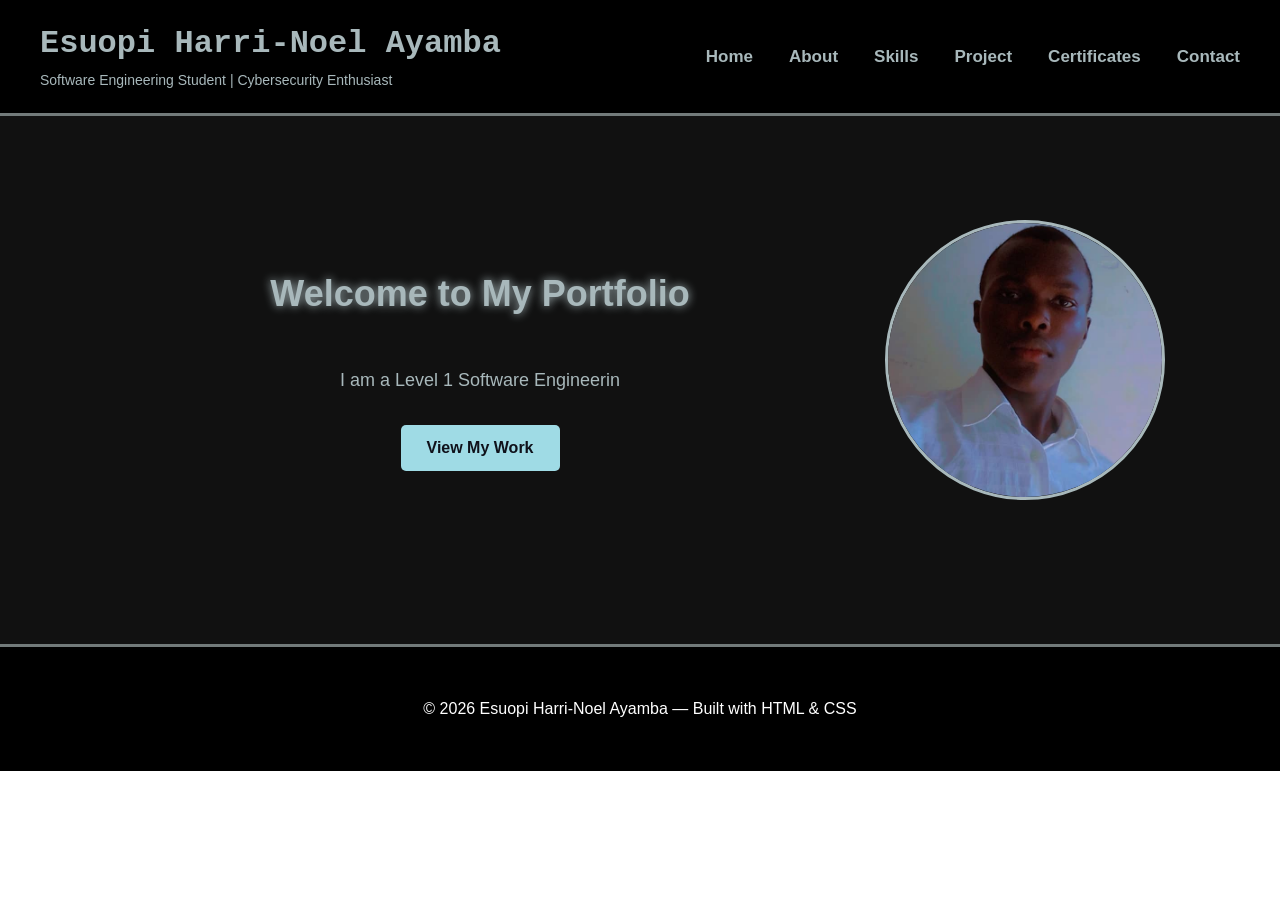
==== index.html @ 287044ea "Add files via upload" ====
<!DOCTYPE html>
<html lang="en">
<head>
    <meta charset="UTF-8">
    <meta name="description" content="Personal portfolio showcasing my projects, skills, and certifications.">
    <meta property="og:title" content=" Esuopi Harri-Noel Ayamba | Portfolio">
    <meta property="og:description" content="Software Engineering Student with interest in web development and cybersecurity">

    <meta name="viewport" content="width=device-width, initial-scale=1.0">
    <title> Esuopi Harri-Noel Ayamba | Software Engineering Student Portfolio</title>
    <link rel="stylesheet" href="css files/general.css">
    <link rel="stylesheet" href="css files/index.css">
</head>
<body>
    <header class="header">
        <div class="logo">
            <h1>Esuopi Harri-Noel Ayamba</h1>
             <p>Software Engineering Student | Cybersecurity Enthusiast</p>
        </div>
        <nav>
            <a href="index.html">Home</a>
            <a href="about.html">About</a>
            <a href="skill.html">Skills</a>
            <a href="project.html">Project</a>
            <a href="certificate.html">Certificates</a>
            <a href="contact.html">Contact</a>
            
        </nav>
    </header>
    <section class="hero">
        <div class="All">
        <div class="content-info">
            <h1>Welcome to My Portfolio</h1>
            <p>
               <span class="typing"></span>
           </p>
           <a class="btn-1" href="project.html">View My Work</a>
        </div>
        
           <a href="about.html"><img class="profile-picture" src="images/picture.jpg" alt="Esuopi Harri-Noel Ayamba"></a> 
        
        </div>

        <script>
const text = "I am a Level 1 Software Engineering student, certified in HTML & CSS by Cisco Networking Academy, passionate about cybersecurity and web development.";
let i = 0;
const speed = 30;

function typeWriter() {
  if (i < text.length) {
    document.querySelector(".typing").innerHTML += text.charAt(i);
    i++;
    setTimeout(typeWriter, speed);
  }
}

typeWriter();
</script>
    </section>

    <footer>
         &copy; 2026 Esuopi Harri-Noel Ayamba — Built with HTML & CSS
    </footer>
</body>
</html>
---- css files/general.css ----
* {
    padding: 0;
    margin: 0;
    box-sizing: border-box;
    font-family: 'Segoe UI', Tahoma, Geneva, Verdana, sans-serif;
}

header {
    display: flex;
    background: #000000;
    color: #FFFF;
    justify-content: space-between;
    padding:25px 40px;
    border-bottom: 3px solid #727a7a;
    position: fixed;
    top: 0;
    left: 0;
    right: 0;
    z-index: 200;

}
.hero {

    background-color: #111111;
    color: #a8b8bb;
    padding: 120px 30px;
    display: flex;
  
    justify-content: center;   /* center horizontally */
    text-align: center;
    align-items: center;
   

}

.logo h1 {
  margin: 0;
  color: #a8b8bb;
  font-family: 'Courier New', Courier, monospace;
}

.logo p {
    margin-top: 10px;
  font-size: 14px;
  color: #a8b8bb;
}

nav {
    display: flex;
    flex-wrap: wrap;
    align-items: center;
    gap:15px;
    
}

nav a {
    color: #a8b8bb;
    justify-content: bottom;
    align-items: bottom;
    text-decoration: none;
    font-size: 17px;
    margin-left: 21px;
    font-weight: bold;
    transition: color 0.15s ease, text-shadow 0.3s ease;


}

nav a:hover {
    color:#b3b3b3;
    text-shadow: 0 0 6px rgba(255, 255, 255, 0.9);
}

footer {
    background: #000000;;
    color: #FFFF;
    padding: 53px 10px;
    padding-top: -12px;

    justify-content: center;   /* center horizontally */
    text-align: center;
    border-top: 3px solid #727a7a;
    
}




@media screen and (max-width: 750px) {
  .header {
    flex-direction: column;
    align-items: flex-start;
  }

  .nav {
    margin-top: 10px;
    width: 100%;
  }

  .nav a {
    padding: 5px 0;
  }

}
---- css files/index.css ----
.hero {
    background-color: #111111;
    color: #a8b8bb;
    padding: 120px 30px;

    display: flex;
    justify-content: center;   /* center horizontally */
    text-align: center;
    align-items: center;
}

.hero h1 {
    font-size: 36px;
    text-shadow: 0 0 10px;
    
}

.hero h1,
.hero p,
.btn-1,
.profile-picture {
    animation: popInSmooth 1.2s ease-out forwards;
}

.hero p {
    margin-top: 50px;
    font-size: 18px;
    color: #a8b8bb;
    line-height: 30px;
}

.content-info {
    width: 730px;
    margin-top: 100px;
}
.profile-picture {

  align-items: center;
  overflow: hidden;
  margin: 20px auto;
  margin-top: 100px;
   width: 280px;
    height: 280px;
    object-fit: cover;
    border-radius: 100%;         /* circular image */
    border: 3px solid #a8b8bb;
}

.profile-picture:hover {
    transform: scale(0.2);
}
  

.All {
    display: flex;
    align-items: center;        /* vertical center */
    justify-content: space-between;
    max-width: 1100px;
    margin: 0 auto;
    gap: 40px;
}




.btn-1 {
  display: inline-block;
  margin-top: 30px;
  padding: 14px 26px;
  background: #9fdbe5;
  color: #0f111a;
  text-decoration: none;
  border-radius: 5px;
  font-weight: bold;
  transition: 0.3s;
}

.btn-1:hover {
  background: #a8b8bb;
  color: #1a1c2b;
  box-shadow: 0 0 10px #a8b8bb;
  transition: all ease 0.15s;
}

.btn-1:active {
     transform: scale(0.9);
}


@media (max-width: 768px) {
    .All {
        flex-direction: column;
        text-align: center;
    }

    .Picture-container {
        margin-top: 30px;
    }
}
@media (max-width: 750px)  and (min-width:500px) {
  .header {
    flex-direction: column;
    align-items: flex-start;
  }

  .nav {
    margin-top: 10px;
    width: 100%;
  }

  .nav a {
    padding: 5px 0;
  }



  .content-info {
    width: 450px;
  }

  .profile-picture  {
    margin-top: -4px;
  }

 
  }



@keyframes popInSmooth {
    0% {
        opacity: 0;
        transform: translateY(20px) scale(0.98);
    }
    60% {
        opacity: 1;
        transform: translateY(-4px) scale(1.01);
    }
    100% {
        opacity: 1;
        transform: translateY(0) scale(1);
    }
}
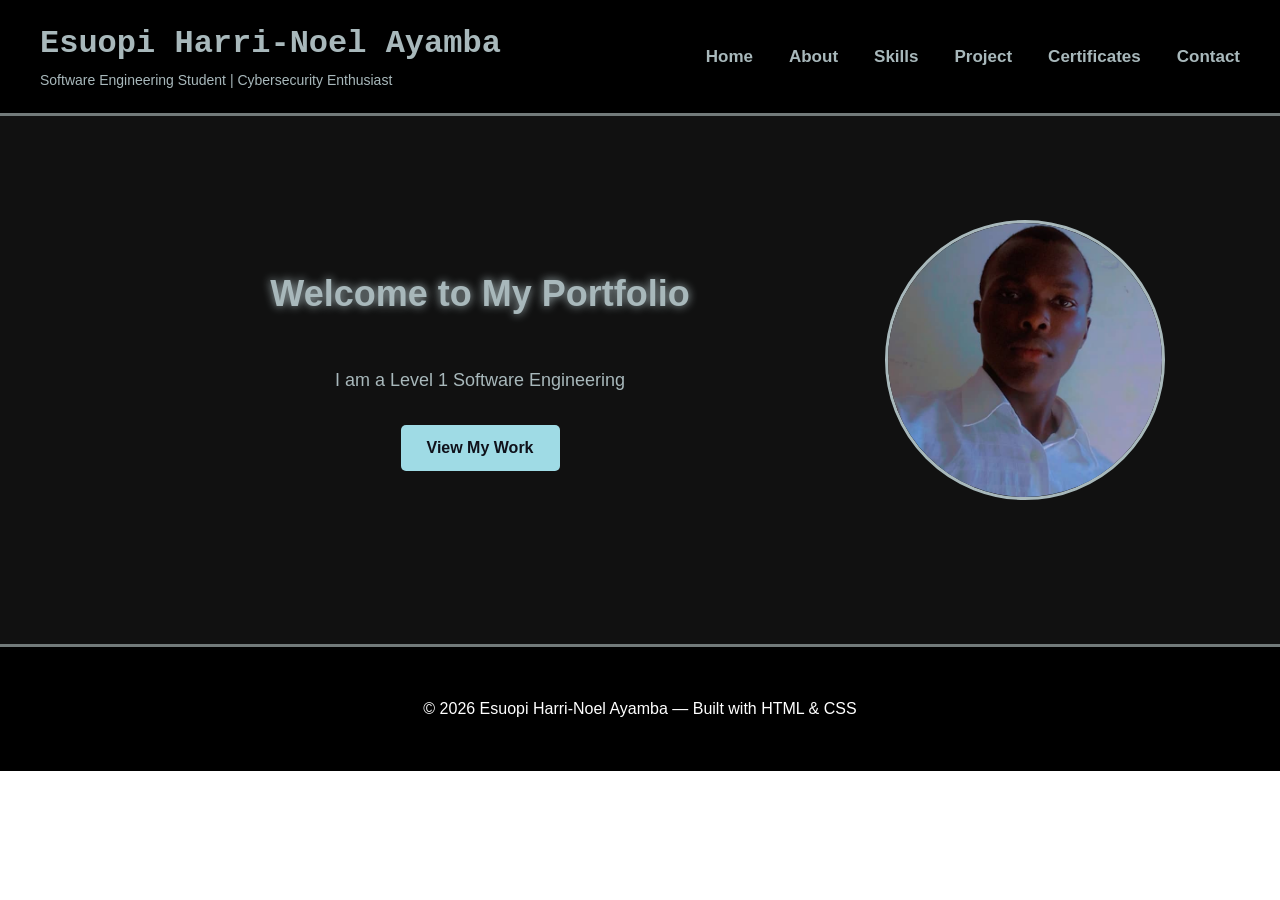
==== commit e83fa39b: "Update index.html" ====
--- a/index.html
+++ b/index.html
@@ -62,4 +62,4 @@
          &copy; 2026 Esuopi Harri-Noel Ayamba — Built with HTML & CSS
     </footer>
 </body>
-</html>+</html>
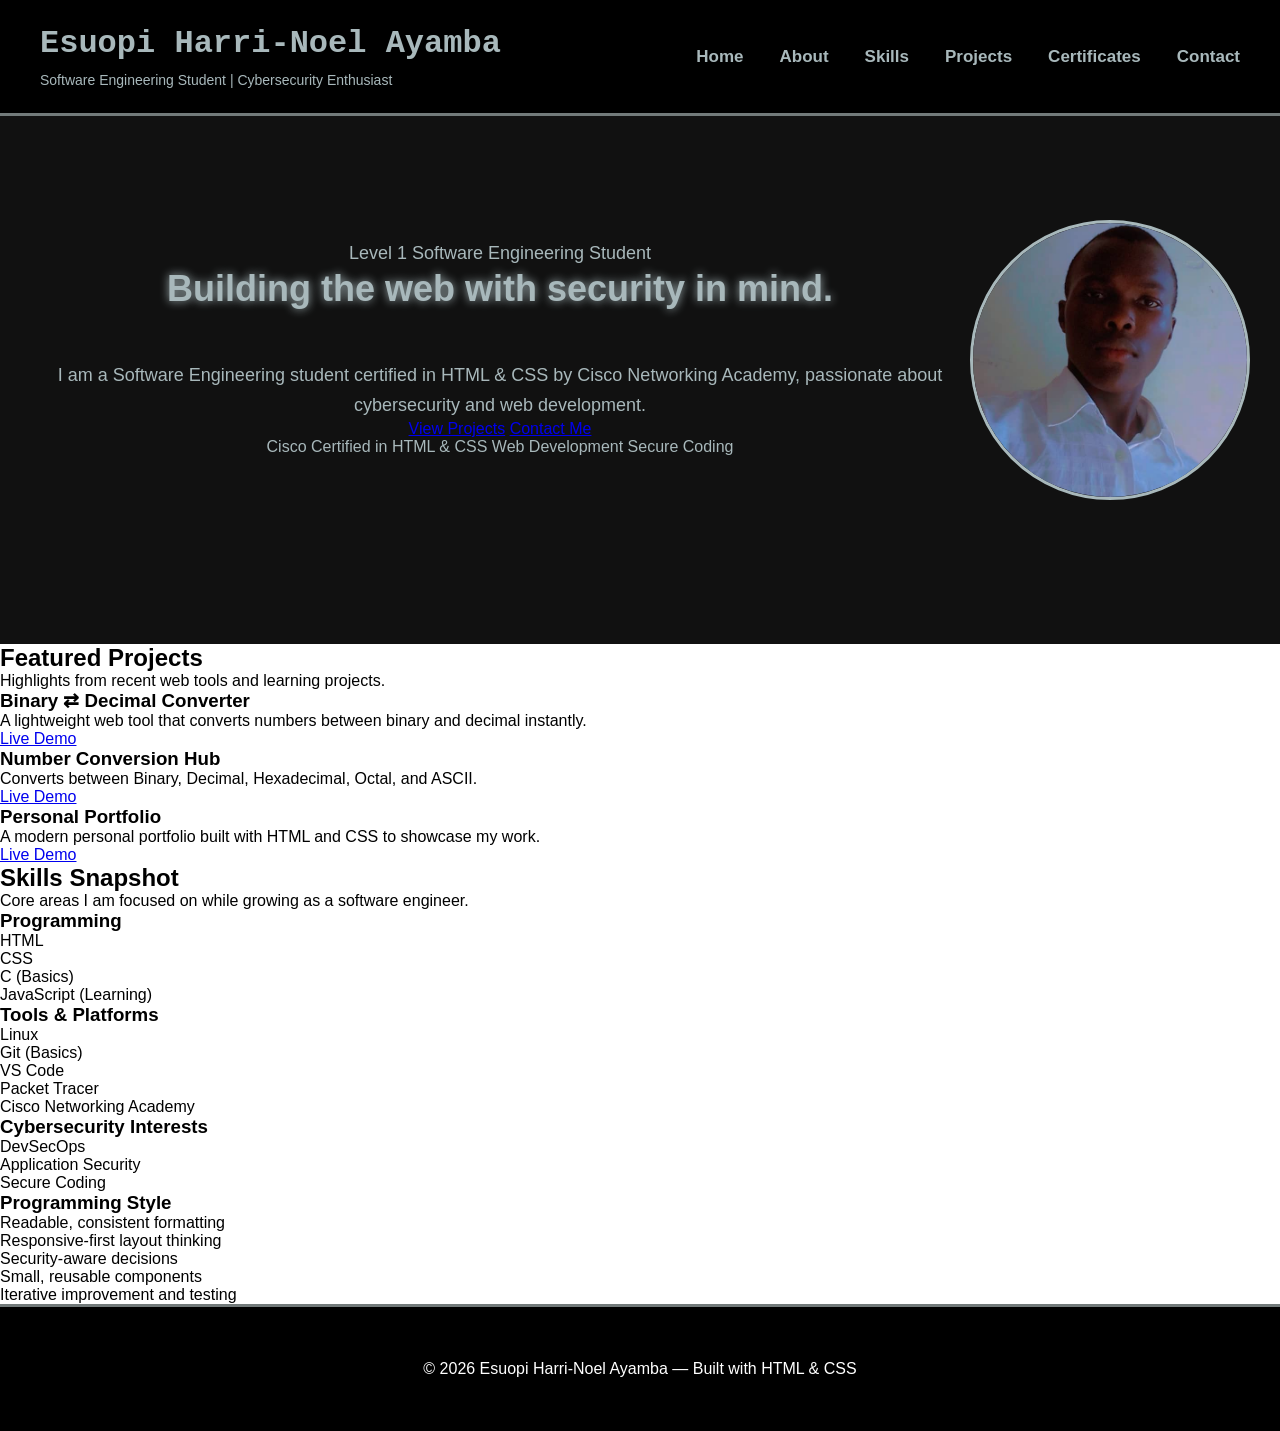
==== commit cc2899b7: "Update index.html" ====
--- a/index.html
+++ b/index.html
@@ -1,65 +1,157 @@
 <!DOCTYPE html>
 <html lang="en">
 <head>
-    <meta charset="UTF-8">
-    <meta name="description" content="Personal portfolio showcasing my projects, skills, and certifications.">
-    <meta property="og:title" content=" Esuopi Harri-Noel Ayamba | Portfolio">
-    <meta property="og:description" content="Software Engineering Student with interest in web development and cybersecurity">
-
-    <meta name="viewport" content="width=device-width, initial-scale=1.0">
-    <title> Esuopi Harri-Noel Ayamba | Software Engineering Student Portfolio</title>
-    <link rel="stylesheet" href="css files/general.css">
-    <link rel="stylesheet" href="css files/index.css">
+  <meta charset="UTF-8">
+  <meta name="description" content="Personal portfolio showcasing my projects, skills, and certifications.">
+  <meta property="og:title" content="Esuopi Harri-Noel Ayamba | Portfolio">
+  <meta property="og:description" content="Software Engineering Student with interest in web development and cybersecurity">
+  <meta name="viewport" content="width=device-width, initial-scale=1.0">
+  <title>Esuopi Harri-Noel Ayamba | Software Engineering Student Portfolio</title>
+  <link rel="preconnect" href="https://fonts.googleapis.com">
+  <link rel="preconnect" href="https://fonts.gstatic.com" crossorigin>
+  <link href="https://fonts.googleapis.com/css2?family=Space+Grotesk:wght@400;500;600;700&family=Unbounded:wght@500;700&display=swap" rel="stylesheet">
+  <link rel="stylesheet" href="css files/general.css">
+  <link rel="stylesheet" href="css files/index.css">
 </head>
 <body>
-    <header class="header">
-        <div class="logo">
-            <h1>Esuopi Harri-Noel Ayamba</h1>
-             <p>Software Engineering Student | Cybersecurity Enthusiast</p>
+  <header class="header">
+    <div class="logo">
+      <div class="logo-mark" aria-hidden="true"></div>
+      <div class="logo-text">
+        <h1>Esuopi Harri-Noel Ayamba</h1>
+        <p>Software Engineering Student | Cybersecurity Enthusiast</p>
+      </div>
+    </div>
+    <nav>
+      <a class="active" href="index.html">Home</a>
+      <a href="about.html">About</a>
+      <a href="skill.html">Skills</a>
+      <a href="project.html">Projects</a>
+      <a href="certificate.html">Certificates</a>
+      <a href="contact.html">Contact</a>
+    </nav>
+  </header>
+
+  <main class="page">
+    <section class="hero fade-up hero-code">
+      <div class="hero-text">
+        <p class="eyebrow">Level 1 Software Engineering Student</p>
+        <h1>Building the web with security in mind.</h1>
+        <p class="lead">
+          I am a Software Engineering student certified in HTML &amp; CSS by Cisco Networking
+          Academy, passionate about cybersecurity and web development.
+        </p>
+        <div class="hero-actions">
+          <a class="btn primary" href="project.html">View Projects</a>
+          <a class="btn ghost" href="contact.html">Contact Me</a>
         </div>
-        <nav>
-            <a href="index.html">Home</a>
-            <a href="about.html">About</a>
-            <a href="skill.html">Skills</a>
-            <a href="project.html">Project</a>
-            <a href="certificate.html">Certificates</a>
-            <a href="contact.html">Contact</a>
-            
-        </nav>
-    </header>
-    <section class="hero">
-        <div class="All">
-        <div class="content-info">
-            <h1>Welcome to My Portfolio</h1>
-            <p>
-               <span class="typing"></span>
-           </p>
-           <a class="btn-1" href="project.html">View My Work</a>
+        <div class="pill-row">
+          <span class="pill">Cisco Certified in HTML &amp; CSS</span>
+          <span class="pill">Web Development</span>
+          <span class="pill">Secure Coding</span>
         </div>
-        
-           <a href="about.html"><img class="profile-picture" src="images/picture.jpg" alt="Esuopi Harri-Noel Ayamba"></a> 
-        
-        </div>
-
-        <script>
-const text = "I am a Level 1 Software Engineering student, certified in HTML & CSS by Cisco Networking Academy, passionate about cybersecurity and web development.";
-let i = 0;
-const speed = 30;
-
-function typeWriter() {
-  if (i < text.length) {
-    document.querySelector(".typing").innerHTML += text.charAt(i);
-    i++;
-    setTimeout(typeWriter, speed);
-  }
-}
-
-typeWriter();
-</script>
+      </div>
+      <div class="hero-visual">
+        <div class="hero-glow"></div>
+        <img class="profile-picture" src="images/picture.jpg" alt="Esuopi Harri-Noel Ayamba">
+      </div>
     </section>
 
-    <footer>
-         &copy; 2026 Esuopi Harri-Noel Ayamba — Built with HTML & CSS
-    </footer>
+    <section class="section">
+      <div class="section-head fade-up">
+        <h2>Featured Projects</h2>
+        <p>Highlights from recent web tools and learning projects.</p>
+      </div>
+      <div class="grid project-grid">
+        <article class="card project-card fade-up" style="--delay: 0.05s;">
+          <h3>Binary ⇄ Decimal Converter</h3>
+          <p>A lightweight web tool that converts numbers between binary and decimal instantly.</p>
+          <a class="project-link" href="https://harri-ayamba.github.io/binary-decimal-converter/" target="_blank" rel="noopener">Live Demo</a>
+        </article>
+        <article class="card project-card fade-up" style="--delay: 0.1s;">
+          <h3>Number Conversion Hub</h3>
+          <p>Converts between Binary, Decimal, Hexadecimal, Octal, and ASCII.</p>
+          <a class="project-link" href="https://harri-ayamba.github.io/Number-Conversion-Hub-/" target="_blank" rel="noopener">Live Demo</a>
+        </article>
+        <article class="card project-card fade-up" style="--delay: 0.15s;">
+          <h3>Personal Portfolio</h3>
+          <p>A modern personal portfolio built with HTML and CSS to showcase my work.</p>
+          <a class="project-link" href="https://harri-ayamba.github.io/Portfolio/" target="_blank" rel="noopener">Live Demo</a>
+        </article>
+      </div>
+    </section>
+
+    <section class="section">
+      <div class="section-head fade-up">
+        <h2>Skills Snapshot</h2>
+        <p>Core areas I am focused on while growing as a software engineer.</p>
+      </div>
+      <div class="grid skill-grid">
+        <article class="card skill-card fade-up" style="--delay: 0.05s;">
+          <h3>Programming</h3>
+          <ul>
+            <li>HTML</li>
+            <li>CSS</li>
+            <li>C (Basics)</li>
+            <li>JavaScript (Learning)</li>
+          </ul>
+        </article>
+        <article class="card skill-card fade-up" style="--delay: 0.1s;">
+          <h3>Tools &amp; Platforms</h3>
+          <ul>
+            <li>Linux</li>
+            <li>Git (Basics)</li>
+            <li>VS Code</li>
+            <li>Packet Tracer</li>
+            <li>Cisco Networking Academy</li>
+          </ul>
+        </article>
+        <article class="card skill-card fade-up" style="--delay: 0.15s;">
+          <h3>Cybersecurity Interests</h3>
+          <ul>
+            <li>DevSecOps</li>
+            <li>Application Security</li>
+            <li>Secure Coding</li>
+          </ul>
+        </article>
+        <article class="card skill-card fade-up" style="--delay: 0.2s;">
+          <h3>Programming Style</h3>
+          <ul class="list">
+            <li>Readable, consistent formatting</li>
+            <li>Responsive-first layout thinking</li>
+            <li>Security-aware decisions</li>
+            <li>Small, reusable components</li>
+            <li>Iterative improvement and testing</li>
+          </ul>
+        </article>
+      </div>
+    </section>
+  </main>
+
+  <footer>
+    &copy; 2026 Esuopi Harri-Noel Ayamba — Built with HTML &amp; CSS
+  </footer>
+  <script>
+    const ready = () => document.body.classList.add("page-ready");
+    if (document.readyState === "loading") {
+      document.addEventListener("DOMContentLoaded", ready);
+    } else {
+      ready();
+    }
+
+    document.querySelectorAll("a[href]").forEach((link) => {
+      const url = new URL(link.href, window.location.href);
+      if (url.origin !== window.location.origin) return;
+      if (url.pathname !== window.location.pathname && !link.hasAttribute("data-no-fade")) {
+        link.addEventListener("click", (event) => {
+          event.preventDefault();
+          document.body.classList.add("page-fade-out");
+          setTimeout(() => {
+            window.location.href = link.href;
+          }, 120);
+        });
+      }
+    });
+  </script>
 </body>
 </html>
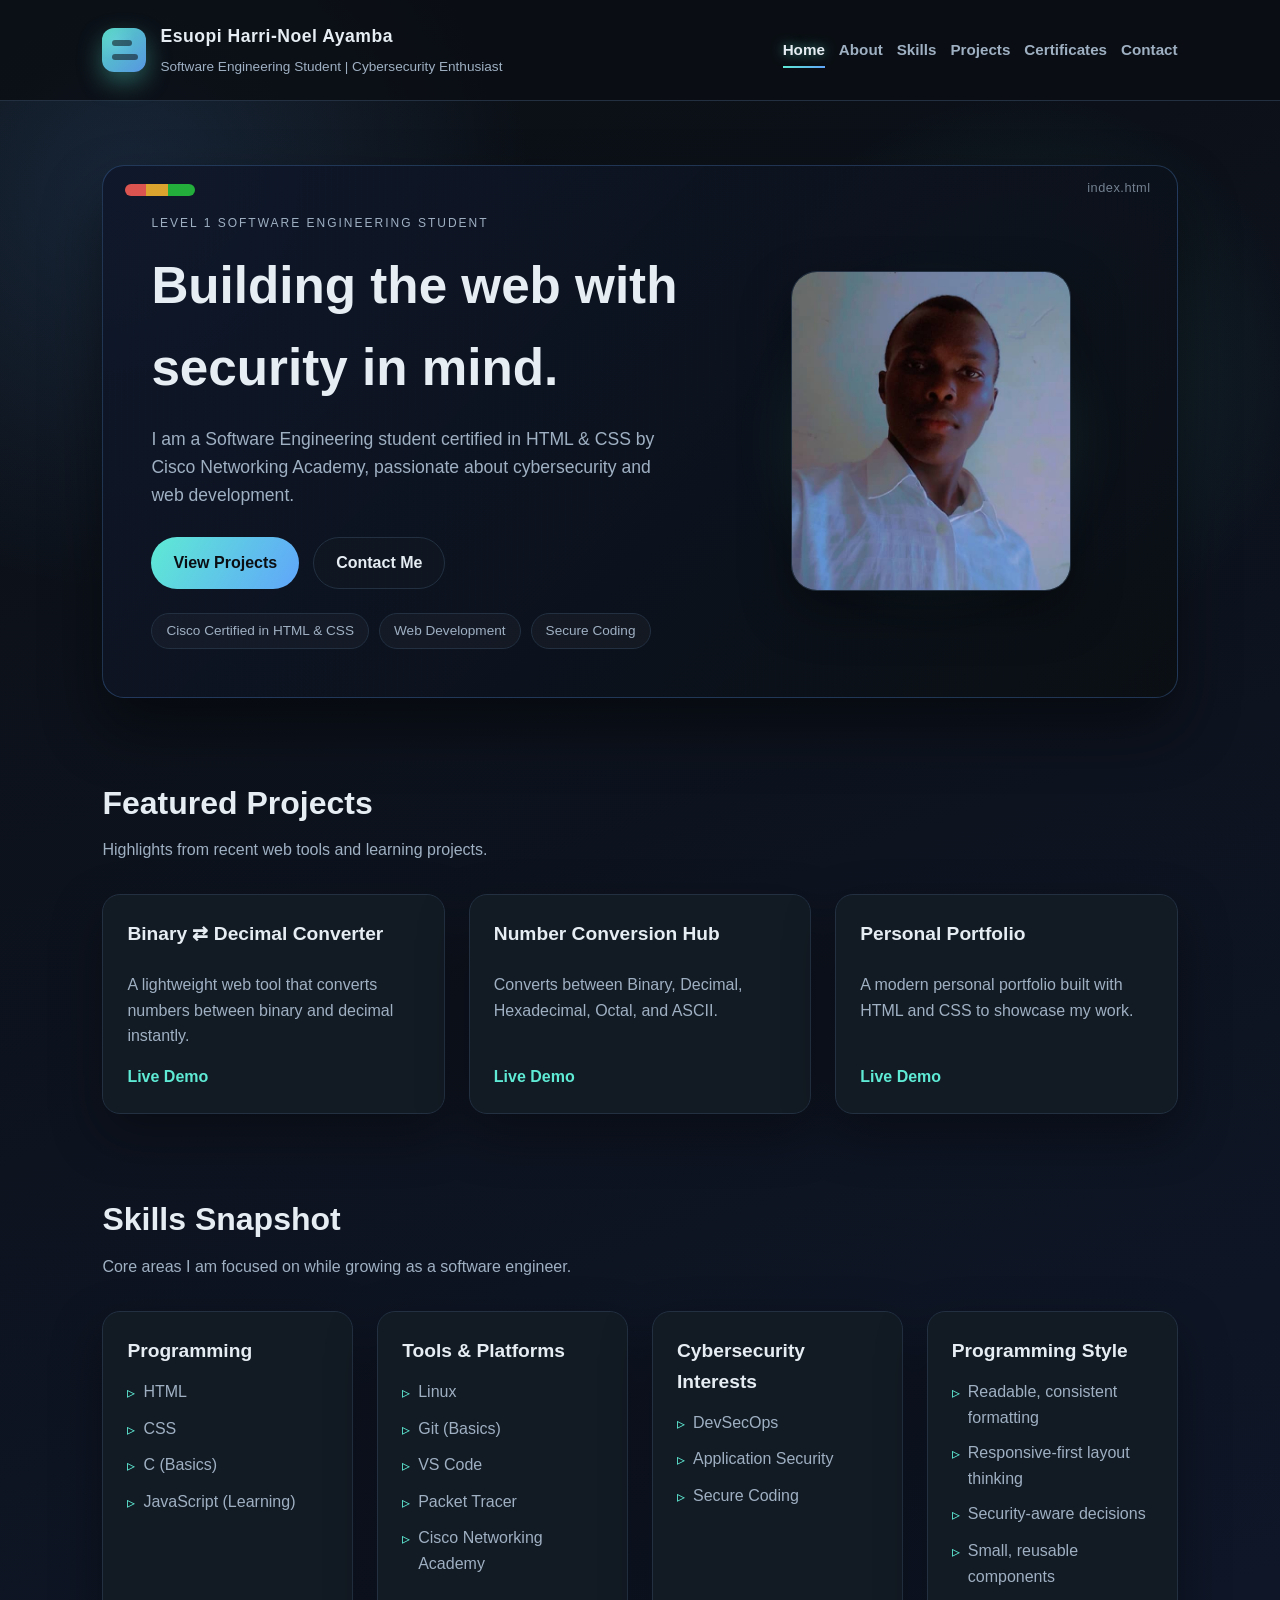
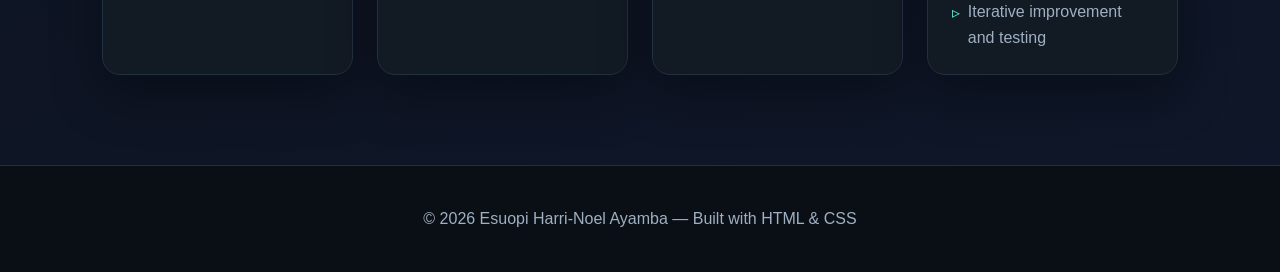
==== commit 0659f668: "Update index.html" ====
--- a/index.html
+++ b/index.html
@@ -10,8 +10,8 @@
   <link rel="preconnect" href="https://fonts.googleapis.com">
   <link rel="preconnect" href="https://fonts.gstatic.com" crossorigin>
   <link href="https://fonts.googleapis.com/css2?family=Space+Grotesk:wght@400;500;600;700&family=Unbounded:wght@500;700&display=swap" rel="stylesheet">
-  <link rel="stylesheet" href="css files/general.css">
-  <link rel="stylesheet" href="css files/index.css">
+  <link rel="stylesheet" href="css-files/general.css">
+  <link rel="stylesheet" href="css-files/index.css">
 </head>
 <body>
   <header class="header">
--- a/css-files/general.css
+++ b/css-files/general.css
@@ -0,0 +1,425 @@
+:root {
+  --bg: #0b0f14;
+  --bg-2: #0f172a;
+  --surface: #121a23;
+  --surface-2: #16202b;
+  --text: #e6edf3;
+  --muted: #9fb0c3;
+  --accent: #5eead4;
+  --accent-2: #60a5fa;
+  --gold: #f59e0b;
+  --border: #223041;
+  --shadow: 0 20px 50px rgba(0, 0, 0, 0.35);
+  --radius: 18px;
+}
+
+* {
+  margin: 0;
+  padding: 0;
+  box-sizing: border-box;
+}
+
+body {
+  font-family: "Space Grotesk", "Sora", "Segoe UI", sans-serif;
+  background:
+    radial-gradient(900px circle at 10% 10%, rgba(96, 165, 250, 0.15), transparent 45%),
+    radial-gradient(700px circle at 80% 20%, rgba(94, 234, 212, 0.12), transparent 40%),
+    linear-gradient(160deg, var(--bg), var(--bg-2));
+  color: var(--text);
+  line-height: 1.6;
+  opacity: 0;
+  transform: translateY(10px);
+  transition: opacity 0.2s ease, transform 0.2s ease;
+  will-change: opacity, transform;
+}
+
+body.page-ready {
+  opacity: 1;
+  transform: translateY(0);
+}
+
+body.page-fade-out {
+  opacity: 0;
+  transform: translateY(8px);
+}
+
+a {
+  color: inherit;
+}
+
+img {
+  max-width: 100%;
+  display: block;
+}
+
+.header {
+  position: sticky;
+  top: 0;
+  z-index: 200;
+  display: flex;
+  align-items: center;
+  justify-content: space-between;
+  gap: 24px;
+  padding: 22px 8vw;
+  background: rgba(11, 15, 20, 0.85);
+  backdrop-filter: blur(12px);
+  border-bottom: 1px solid var(--border);
+}
+
+.logo {
+  display: flex;
+  align-items: center;
+  gap: 14px;
+}
+
+.logo-mark {
+  width: 44px;
+  height: 44px;
+  border-radius: 12px;
+  background:
+    linear-gradient(135deg, rgba(94, 234, 212, 0.9), rgba(96, 165, 250, 0.9)),
+    radial-gradient(circle at 30% 30%, rgba(255, 255, 255, 0.5), transparent 45%);
+  box-shadow: 0 10px 24px rgba(94, 234, 212, 0.35);
+  position: relative;
+  overflow: hidden;
+}
+
+.logo-mark::before,
+.logo-mark::after {
+  content: "";
+  position: absolute;
+  background: rgba(11, 15, 20, 0.55);
+  border-radius: 8px;
+}
+
+.logo-mark::before {
+  width: 20px;
+  height: 6px;
+  top: 12px;
+  left: 10px;
+}
+
+.logo-mark::after {
+  width: 26px;
+  height: 6px;
+  bottom: 12px;
+  right: 8px;
+}
+
+.logo-text h1 {
+  margin: 0;
+}
+
+.logo h1 {
+  font-family: "Unbounded", "Space Grotesk", sans-serif;
+  font-size: 1.1rem;
+  letter-spacing: 0.5px;
+}
+
+.logo p {
+  margin-top: 6px;
+  font-size: 0.85rem;
+  color: var(--muted);
+}
+
+nav {
+  display: flex;
+  flex-wrap: wrap;
+  gap: 14px;
+}
+
+nav a {
+  text-decoration: none;
+  font-weight: 600;
+  font-size: 0.95rem;
+  color: var(--muted);
+  position: relative;
+  transition: color 0.2s ease;
+}
+
+nav a.active {
+  color: var(--text);
+  text-shadow: 0 0 12px rgba(94, 234, 212, 0.6);
+  animation: navGlow 1.6s ease-in-out infinite alternate;
+}
+
+nav a.active::after {
+  width: 100%;
+}
+
+@keyframes navGlow {
+  0% {
+    text-shadow: 0 0 6px rgba(94, 234, 212, 0.4);
+  }
+  100% {
+    text-shadow: 0 0 14px rgba(96, 165, 250, 0.8);
+  }
+}
+
+nav a::after {
+  content: "";
+  position: absolute;
+  left: 0;
+  bottom: -6px;
+  width: 0;
+  height: 2px;
+  background: linear-gradient(120deg, var(--accent), var(--accent-2));
+  transition: width 0.2s ease;
+}
+
+nav a:hover {
+  color: var(--text);
+}
+
+nav a:hover::after {
+  width: 100%;
+}
+
+.page {
+  padding: 64px 8vw 90px;
+}
+
+.hero {
+  display: grid;
+  grid-template-columns: 1.15fr 0.85fr;
+  gap: 48px;
+  align-items: center;
+}
+
+.eyebrow {
+  text-transform: uppercase;
+  letter-spacing: 2px;
+  font-size: 0.75rem;
+  color: var(--muted);
+}
+
+.hero h1 {
+  font-family: "Unbounded", "Space Grotesk", sans-serif;
+  font-size: clamp(2.6rem, 4vw, 4.3rem);
+  margin: 12px 0 16px;
+}
+
+.lead {
+  font-size: 1.1rem;
+  color: var(--muted);
+}
+
+.hero-actions {
+  display: flex;
+  flex-wrap: wrap;
+  gap: 14px;
+  margin-top: 28px;
+}
+
+.btn {
+  display: inline-flex;
+  align-items: center;
+  gap: 8px;
+  padding: 12px 22px;
+  border-radius: 999px;
+  border: 1px solid var(--border);
+  text-decoration: none;
+  font-weight: 600;
+  transition: transform 0.2s ease, box-shadow 0.2s ease, background 0.2s ease;
+}
+
+.btn.primary {
+  background: linear-gradient(120deg, var(--accent), var(--accent-2));
+  color: #0b0f14;
+  border: none;
+}
+
+.btn.ghost {
+  background: rgba(18, 26, 35, 0.6);
+  color: var(--text);
+}
+
+.btn:hover {
+  transform: translateY(-2px);
+  box-shadow: 0 18px 40px rgba(0, 0, 0, 0.35);
+}
+
+.pill-row {
+  display: flex;
+  flex-wrap: wrap;
+  gap: 10px;
+  margin-top: 24px;
+}
+
+.pill {
+  padding: 6px 14px;
+  border-radius: 999px;
+  border: 1px solid var(--border);
+  color: var(--muted);
+  font-size: 0.85rem;
+  background: rgba(255, 255, 255, 0.03);
+}
+
+.hero-visual {
+  position: relative;
+  display: flex;
+  justify-content: center;
+}
+
+.profile-picture {
+  width: 280px;
+  height: 320px;
+  object-fit: cover;
+  border-radius: 26px;
+  border: 1px solid var(--border);
+  box-shadow: var(--shadow);
+  animation: float 7s ease-in-out infinite;
+}
+
+.hero-glow {
+  position: absolute;
+  width: 340px;
+  height: 340px;
+  border-radius: 50%;
+  background: radial-gradient(circle, rgba(94, 234, 212, 0.3), transparent 70%);
+  filter: blur(20px);
+  z-index: -1;
+}
+
+.section {
+  margin-top: 80px;
+}
+
+.section-head h2 {
+  font-family: "Unbounded", "Space Grotesk", sans-serif;
+  font-size: 2rem;
+}
+
+.section-head p {
+  color: var(--muted);
+  margin-top: 8px;
+  max-width: 700px;
+}
+
+.grid {
+  display: grid;
+  gap: 24px;
+  margin-top: 32px;
+}
+
+.card {
+  background: var(--surface);
+  border: 1px solid var(--border);
+  border-radius: var(--radius);
+  padding: 24px;
+  box-shadow: var(--shadow);
+  transition: transform 0.2s ease, border 0.2s ease, box-shadow 0.2s ease;
+}
+
+.card:hover {
+  transform: translateY(-6px);
+  border-color: rgba(94, 234, 212, 0.5);
+  box-shadow: 0 22px 50px rgba(0, 0, 0, 0.45);
+}
+
+.card h3 {
+  margin-bottom: 10px;
+  font-size: 1.2rem;
+}
+
+.card p {
+  color: var(--muted);
+}
+
+.list {
+  list-style: none;
+  display: grid;
+  gap: 10px;
+  margin-top: 12px;
+}
+
+.list li {
+  display: flex;
+  gap: 8px;
+  align-items: flex-start;
+}
+
+.list li::before {
+  content: "•";
+  color: var(--accent);
+  margin-top: 2px;
+}
+
+input,
+textarea,
+button {
+  font-family: inherit;
+}
+
+footer {
+  padding: 40px 8vw;
+  text-align: center;
+  color: var(--muted);
+  border-top: 1px solid var(--border);
+  background: rgba(11, 15, 20, 0.9);
+}
+
+.fade-up {
+  animation: fadeUp 0.9s ease both;
+  animation-delay: var(--delay, 0s);
+}
+
+@keyframes fadeUp {
+  0% {
+    opacity: 0;
+    transform: translateY(18px);
+  }
+  100% {
+    opacity: 1;
+    transform: translateY(0);
+  }
+}
+
+@keyframes float {
+  0% {
+    transform: translateY(0);
+  }
+  50% {
+    transform: translateY(-12px);
+  }
+  100% {
+    transform: translateY(0);
+  }
+}
+
+@media (max-width: 1000px) {
+  .hero {
+    grid-template-columns: 1fr;
+  }
+
+  .hero-visual {
+    order: -1;
+  }
+}
+
+@media (max-width: 720px) {
+  .header {
+    flex-direction: column;
+    align-items: flex-start;
+  }
+
+  .page {
+    padding: 52px 6vw 70px;
+  }
+
+  nav {
+    gap: 10px;
+  }
+
+  .hero-actions {
+    flex-direction: column;
+    align-items: flex-start;
+  }
+}
+
+@media (prefers-reduced-motion: reduce) {
+  * {
+    animation: none !important;
+    transition: none !important;
+  }
+}
--- a/css-files/index.css
+++ b/css-files/index.css
@@ -0,0 +1,115 @@
+.project-grid {
+  grid-template-columns: repeat(auto-fit, minmax(240px, 1fr));
+}
+
+.project-card {
+  display: flex;
+  flex-direction: column;
+  gap: 12px;
+  min-height: 220px;
+}
+
+.skill-grid {
+  grid-template-columns: repeat(auto-fit, minmax(220px, 1fr));
+}
+
+.skill-card ul {
+  list-style: none;
+  display: grid;
+  gap: 10px;
+  margin-top: 12px;
+}
+
+.skill-card li {
+  display: flex;
+  gap: 8px;
+  align-items: flex-start;
+  color: var(--muted);
+}
+
+.skill-card li::before {
+  content: "▹";
+  color: var(--accent);
+  margin-top: 1px;
+}
+
+.project-link {
+  margin-top: auto;
+  color: var(--accent);
+  text-decoration: none;
+  font-weight: 600;
+}
+
+.project-link:hover {
+  text-decoration: underline;
+}
+
+.hero-code {
+  position: relative;
+  border: 1px solid rgba(96, 165, 250, 0.25);
+  border-radius: 22px;
+  padding: 48px;
+  background:
+    linear-gradient(135deg, rgba(15, 23, 42, 0.9), rgba(11, 15, 20, 0.95)),
+    repeating-linear-gradient(
+      90deg,
+      rgba(96, 165, 250, 0.04) 0px,
+      rgba(96, 165, 250, 0.04) 1px,
+      transparent 1px,
+      transparent 6px
+    );
+  box-shadow: 0 30px 60px rgba(0, 0, 0, 0.45);
+  overflow: hidden;
+}
+
+.hero-code::before {
+  content: "";
+  position: absolute;
+  top: 18px;
+  left: 22px;
+  width: 70px;
+  height: 12px;
+  border-radius: 999px;
+  background: linear-gradient(
+    90deg,
+    #ff5f56 0%,
+    #ff5f56 30%,
+    #ffbd2e 30%,
+    #ffbd2e 62%,
+    #27c93f 62%,
+    #27c93f 100%
+  );
+  opacity: 0.85;
+}
+
+.hero-code::after {
+  content: "index.html";
+  position: absolute;
+  top: 12px;
+  right: 26px;
+  font-size: 0.8rem;
+  color: rgba(159, 176, 195, 0.7);
+  letter-spacing: 0.5px;
+}
+
+.hero-code .hero-text {
+  position: relative;
+  z-index: 1;
+}
+
+.hero-code .hero-visual {
+  position: relative;
+  z-index: 1;
+}
+
+@media (max-width: 900px) {
+  .hero-code {
+    padding: 36px 28px;
+  }
+}
+
+@media (max-width: 720px) {
+  .hero-code {
+    padding: 32px 22px;
+  }
+}
